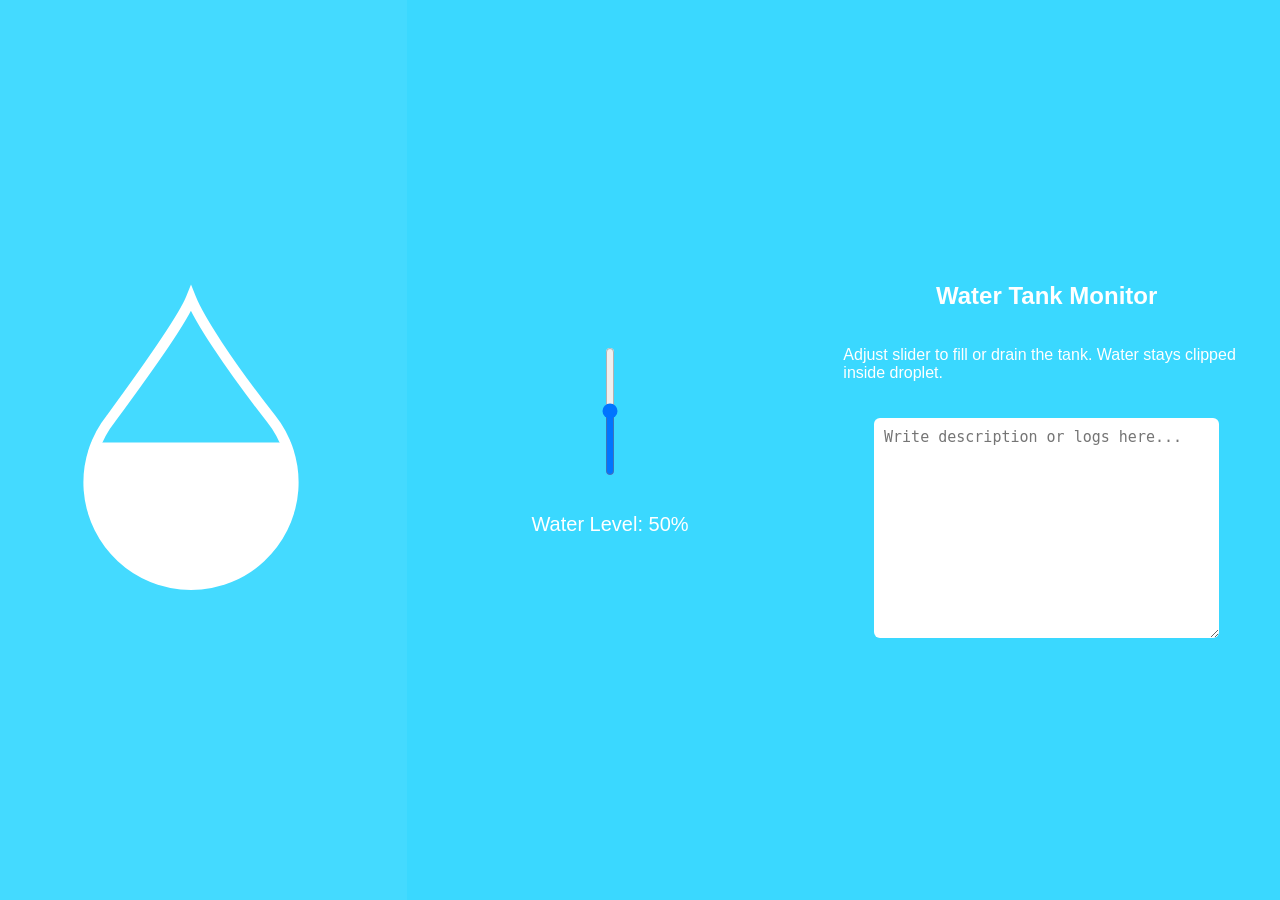
==== waterLevel/water.html @ d74e5a20 "best version" ====
<!DOCTYPE html>
<html>

<head>
    <meta charset="UTF-8">
    <title>Water Tank UI</title>
    <link rel="stylesheet" href="style.css">
</head>

<body>

    <div class="container">

        <!-- LEFT COLUMN - Water Tank -->
        <div class="section tank-section">

            <div class="tank">

                <!-- SVG DROPLET (with clipPath INSIDE defs) -->
                <svg viewBox="0 0 30 42" class="tank-svg">

                    <defs>
                        <clipPath id="dropletClip">
                            <path d="M 13.5,2 C 14.5,4.5 18,10 23.5,17
                                 A 12.8,12.8 0 1 1 3.5,17
                                 C 9,9.5 12.5,4.5 13.5,2 Z" />
                        </clipPath>
                    </defs>

                    <!-- Water behind outline -->
                    <rect id="water-fill" x="-20" y="20" width="60" height="60" fill="white"
                        clip-path="url(#dropletClip)" />

                    <!-- Outline on top -->
                    <path d="M 13.5,2 C 14.5,4.5 18,10 23.5,17
                         A 12.8,12.8 0 1 1 3.5,17
                         C 9,9.5 12.5,4.5 13.5,2 Z" fill="none" stroke="white" stroke-width="1.3" />
                </svg>

            </div>
        </div>


        <!-- MIDDLE COLUMN - Slider -->
        <div class="section slider-section">
            <input type="range" id="levelSlider" min="0" max="100" value="50"
                style="writing-mode: vertical-lr; direction: rtl;">
            <p id="levelText">Water Level: 50%</p>
        </div>


        <!-- RIGHT COLUMN - Text -->
        <div class="section text-section">
            <h2>Water Tank Monitor</h2>
            <p>Adjust slider to fill or drain the tank. Water stays clipped inside droplet.</p>
            <textarea placeholder="Write description or logs here..."></textarea>
        </div>

    </div>


    <script>
        const slider = document.getElementById("levelSlider");
        const water = document.getElementById("water-fill");
        const text = document.getElementById("levelText");

        // default animated wave movement
        let position = 20;
        setInterval(() => {
            position += 0.3;
            water.setAttribute("x", -20 + Math.sin(position) * 2); // small left-right wobble
        }, 30);

        // update height when slider moves
        slider.addEventListener("input", () => {
            const level = slider.value;
            text.textContent = "Water Level: " + level + "%";

            // y decreases to move water up
            water.setAttribute("y", 60 - (level * 0.6));
        });
    </script>

</body>

</html>
---- waterLevel/style.css ----
body,
html {
    margin: 0;
    padding: 0;
    background: #3ad8ff;
    font-family: Arial;
}

.container {
    display: flex;
    height: 100vh;
}

/* each column */
.section {
    flex: 1;
    display: flex;
    justify-content: center;
    align-items: center;
}

/* TANK COLUMN */
.tank-section {
    background: rgba(255, 255, 255, 0.05);
}

.tank {
    width: 300px;
    height: 90%;
    display: flex;
    justify-content: center;
    align-items: center;
}

.tank-svg {
    width: 80%;
    height: 90%;
}

/* SLIDER COLUMN */
.slider-section {
    flex-direction: column;
    gap: 15px;
    color: white;
}

#levelText {
    font-size: 20px;
}

/* TEXT PANEL */
.text-section {
    flex-direction: column;
    padding: 30px;
    color: white;
}

.text-section textarea {
    width: 80%;
    height: 200px;
    margin-top: 20px;
    padding: 10px;
    border: none;
    border-radius: 6px;
    font-size: 15px;
}
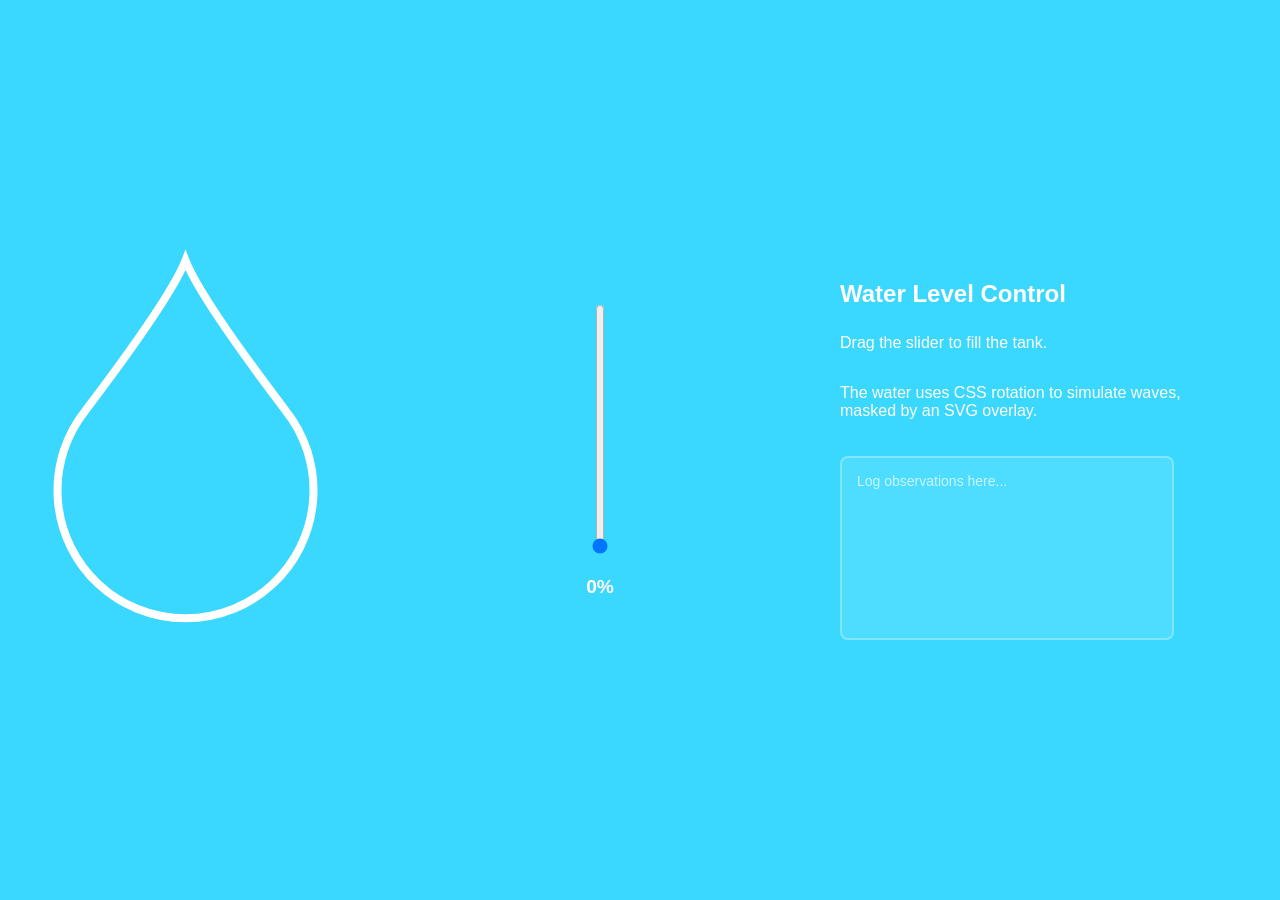
==== commit 420b9b14: "Update water.html" ====
--- a/waterLevel/water.html
+++ b/waterLevel/water.html
@@ -1,84 +1,233 @@
 <!DOCTYPE html>
-<html>
+<html lang="en">
 
 <head>
     <meta charset="UTF-8">
-    <title>Water Tank UI</title>
-    <link rel="stylesheet" href="style.css">
+    <title>Interactive Water Tank</title>
+    <style>
+        /* --- GLOBAL & LAYOUT --- */
+        body,
+        html {
+            margin: 0;
+            padding: 0;
+            background-color: #3ad8ff;
+            /* Cyan theme from snippet 2 */
+            font-family: 'Segoe UI', Arial, sans-serif;
+            overflow: hidden;
+            height: 100vh;
+            color: white;
+        }
+
+        .container {
+            display: flex;
+            height: 100%;
+            width: 100%;
+        }
+
+        .section {
+            flex: 1;
+            display: flex;
+            justify-content: center;
+            align-items: center;
+            position: relative;
+        }
+
+        /* --- LEFT COLUMN: TANK VISUALIZATION --- */
+        .tank-section {
+            /* Keep it transparent to blend with body */
+        }
+
+        /* Wrapper acts as the coordinate system for the tank */
+        .tank-wrapper {
+            position: relative;
+            width: 300px;
+            /* Adjust size of the tank here */
+            height: 420px;
+            display: flex;
+            justify-content: center;
+            align-items: center;
+        }
+
+        /* 1. The Water (Bottom Layer) */
+        /* This is the spinning square that moves up/down */
+        .loader {
+            position: absolute;
+            top: 0;
+            left: 0;
+            width: 100%;
+            height: 100%;
+            overflow: hidden;
+            /* Ensures water doesn't spill outside visual area logic */
+            z-index: 1;
+        }
+
+        .water {
+            position: absolute;
+            width: 200%;
+            /* Much larger than container to ensure coverage during rotation */
+            height: 200%;
+            background: white;
+            border-radius: 40%;
+            /* Creates the rounded wave edges */
+            left: -50%;
+
+            /* Initial position (Empty) */
+            top: 110%;
+
+            /* Animations */
+            animation: wave 5s linear infinite;
+            /* Keeps it spinning */
+            transition: top 0.3s ease-out;
+            /* Smooth movement when slider changes */
+        }
+
+        /* 2. The SVG Mask & Outline (Top Layer) */
+        /* Sits on top of the water to hide the messy square edges */
+        .tank-svg-overlay {
+            position: absolute;
+            top: 0;
+            left: 0;
+            width: 100%;
+            height: 100%;
+            z-index: 2;
+            /* Must be higher than .loader */
+            pointer-events: none;
+            /* Allows clicks to pass through if needed */
+        }
+
+        /* Ensure the mask color matches the body background exactly */
+        #mask-layer {
+            fill: #3ad8ff;
+        }
+
+        /* --- MIDDLE COLUMN: SLIDER --- */
+        .slider-section {
+            flex-direction: column;
+            gap: 20px;
+        }
+
+        /* Vertical Slider Styling */
+        input[type=range] {
+            -webkit-appearance: slider-vertical;
+            /* Standard for Chrome/Safari */
+            width: 8px;
+            height: 250px;
+            cursor: pointer;
+        }
+
+        /* --- RIGHT COLUMN: TEXT --- */
+        .text-section {
+            flex-direction: column;
+            padding: 40px;
+            text-align: left;
+            align-items: flex-start;
+        }
+
+        h2 {
+            margin-bottom: 10px;
+        }
+
+        textarea {
+            width: 100%;
+            max-width: 300px;
+            height: 150px;
+            margin-top: 20px;
+            padding: 15px;
+            border: 2px solid rgba(255, 255, 255, 0.3);
+            border-radius: 8px;
+            background: rgba(255, 255, 255, 0.1);
+            color: white;
+            font-size: 14px;
+            font-family: inherit;
+            outline: none;
+            resize: none;
+        }
+
+        textarea::placeholder {
+            color: rgba(255, 255, 255, 0.7);
+        }
+
+        /* --- ANIMATIONS --- */
+        @keyframes wave {
+            0% {
+                transform: rotate(0deg);
+            }
+
+            100% {
+                transform: rotate(360deg);
+            }
+        }
+    </style>
 </head>
 
 <body>
 
     <div class="container">
 
-        <!-- LEFT COLUMN - Water Tank -->
+        <!-- LEFT: Water Tank -->
         <div class="section tank-section">
-
-            <div class="tank">
-
-                <!-- SVG DROPLET (with clipPath INSIDE defs) -->
-                <svg viewBox="0 0 30 42" class="tank-svg">
-
-                    <defs>
-                        <clipPath id="dropletClip">
-                            <path d="M 13.5,2 C 14.5,4.5 18,10 23.5,17
-                                 A 12.8,12.8 0 1 1 3.5,17
-                                 C 9,9.5 12.5,4.5 13.5,2 Z" />
-                        </clipPath>
-                    </defs>
-
-                    <!-- Water behind outline -->
-                    <rect id="water-fill" x="-20" y="20" width="60" height="60" fill="white"
-                        clip-path="url(#dropletClip)" />
-
-                    <!-- Outline on top -->
-                    <path d="M 13.5,2 C 14.5,4.5 18,10 23.5,17
-                         A 12.8,12.8 0 1 1 3.5,17
-                         C 9,9.5 12.5,4.5 13.5,2 Z" fill="none" stroke="white" stroke-width="1.3" />
+            <div class="tank-wrapper">
+
+                <!-- The Waving Water Div -->
+                <div class="loader">
+                    <div class="water" id="water"></div>
+                </div>
+
+                <!-- The SVG Overlay (Mask + Border) -->
+                <svg class="tank-svg-overlay" viewBox="0 0 30 42" preserveAspectRatio="none">
+                    <!-- 1. The Mask: Covers everything OUTSIDE the droplet with Blue -->
+                    <!-- This path is a rectangle minus the droplet shape -->
+                    <path id="mask-layer"
+                        d="M 0,0 V 42 H 30 V 0 Z 
+                             M 13.55,2.04 c 1,2.53 4.33,7.53 10,15 a 12.8,12.8 0 1 1 -20,0 c 5.66,-7.46 9,-12.46 10,-15 z" />
+
+                    <!-- 2. The Border: Draws the white outline on top -->
+                    <path fill="transparent" stroke="#ffffff" stroke-width="0.8"
+                        d="M 13.55,2.04 c 1,2.53 4.33,7.53 10,15 a 12.8,12.8 0 1 1 -20,0 c 5.66,-7.46 9,-12.46 10,-15 z" />
                 </svg>
 
             </div>
         </div>
 
-
-        <!-- MIDDLE COLUMN - Slider -->
+        <!-- MIDDLE: Slider -->
         <div class="section slider-section">
-            <input type="range" id="levelSlider" min="0" max="100" value="50"
-                style="writing-mode: vertical-lr; direction: rtl;">
-            <p id="levelText">Water Level: 50%</p>
+            <input type="range" id="levelSlider" min="0" max="100" value="0">
+            <span id="levelText" style="font-size: 1.2rem; font-weight: bold;">0%</span>
         </div>
 
-
-        <!-- RIGHT COLUMN - Text -->
+        <!-- RIGHT: Description -->
         <div class="section text-section">
-            <h2>Water Tank Monitor</h2>
-            <p>Adjust slider to fill or drain the tank. Water stays clipped inside droplet.</p>
-            <textarea placeholder="Write description or logs here..."></textarea>
+            <h2>Water Level Control</h2>
+            <p>Drag the slider to fill the tank.</p>
+            <p>The water uses CSS rotation to simulate waves, masked by an SVG overlay.</p>
+            <textarea placeholder="Log observations here..."></textarea>
         </div>
 
     </div>
-
 
     <script>
         const slider = document.getElementById("levelSlider");
-        const water = document.getElementById("water-fill");
+        const water = document.getElementById("water");
         const text = document.getElementById("levelText");
 
-        // default animated wave movement
-        let position = 20;
-        setInterval(() => {
-            position += 0.3;
-            water.setAttribute("x", -20 + Math.sin(position) * 2); // small left-right wobble
-        }, 30);
-
-        // update height when slider moves
-        slider.addEventListener("input", () => {
-            const level = slider.value;
-            text.textContent = "Water Level: " + level + "%";
-
-            // y decreases to move water up
-            water.setAttribute("y", 60 - (level * 0.6));
-        });
+        // Function to update water level
+        function updateLevel() {
+            const val = slider.value;
+            text.textContent = val + "%";
+
+            // Calculation logic:
+            // 0% on slider  => top: 110% (Water completely hidden below)
+            // 100% on slider => top: -10% (Water covers the top of the shape)
+            // 0 -> 120%, 50 -> 100%, 100 -> 0%
+            const topPos = 120 - (val * 2);  // [web:2][web:3]
+
+
+            water.style.top = topPos + "%";
+        }
+
+        // Initialize and Listen
+        slider.addEventListener("input", updateLevel);
+        updateLevel(); // Set initial state
     </script>
 
 </body>
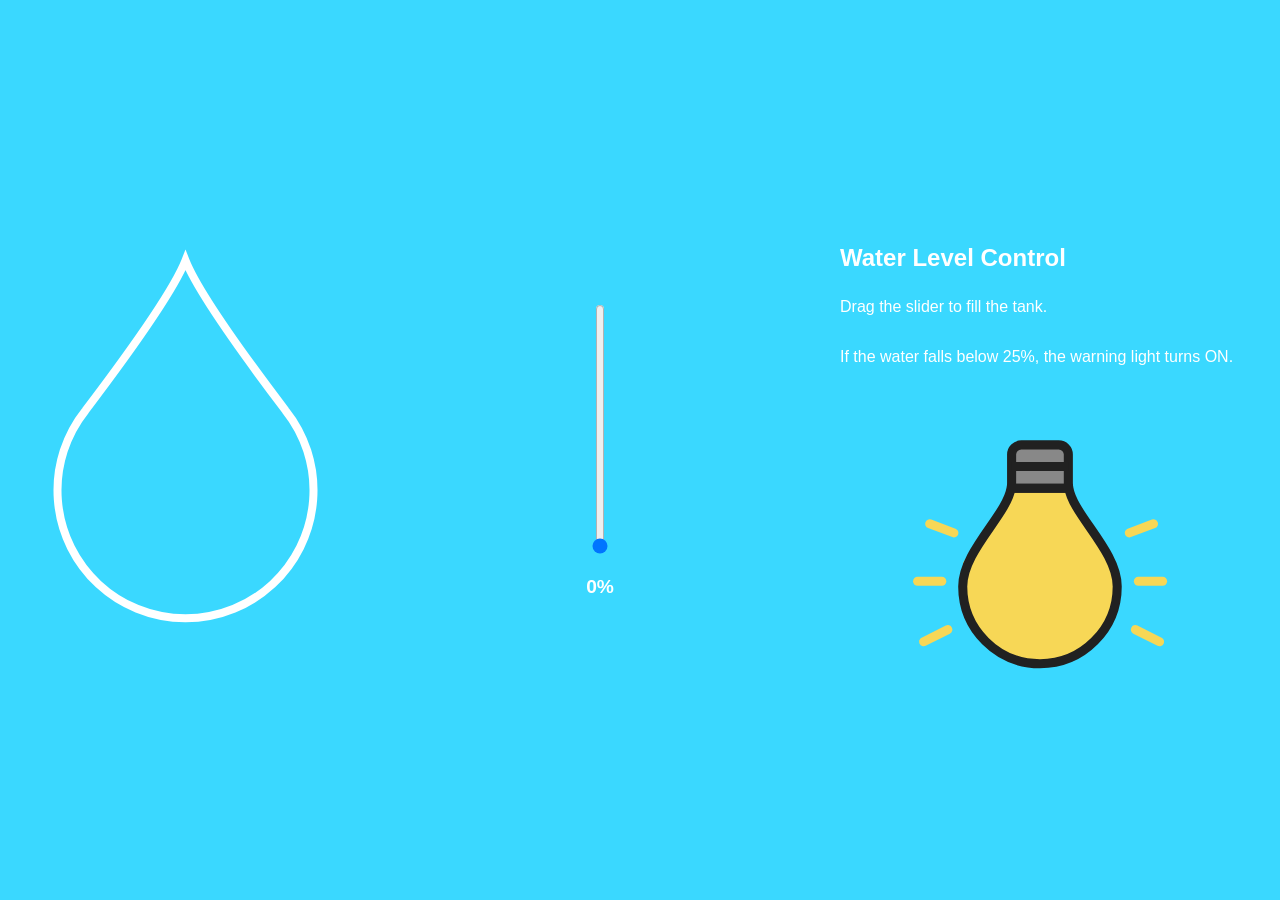
==== commit 9a0eb37e: "add lights" ====
--- a/waterLevel/water.html
+++ b/waterLevel/water.html
@@ -6,12 +6,14 @@
     <title>Interactive Water Tank</title>
     <style>
         /* --- GLOBAL & LAYOUT --- */
+        @import url('https://fonts.googleapis.com/css?family=Work+Sans:700');
+
         body,
         html {
             margin: 0;
             padding: 0;
             background-color: #3ad8ff;
-            /* Cyan theme from snippet 2 */
+            /* Cyan theme */
             font-family: 'Segoe UI', Arial, sans-serif;
             overflow: hidden;
             height: 100vh;
@@ -34,22 +36,19 @@
 
         /* --- LEFT COLUMN: TANK VISUALIZATION --- */
         .tank-section {
-            /* Keep it transparent to blend with body */
-        }
-
-        /* Wrapper acts as the coordinate system for the tank */
+            /* Keep it transparent */
+        }
+
         .tank-wrapper {
             position: relative;
             width: 300px;
-            /* Adjust size of the tank here */
             height: 420px;
             display: flex;
             justify-content: center;
             align-items: center;
         }
 
-        /* 1. The Water (Bottom Layer) */
-        /* This is the spinning square that moves up/down */
+        /* Water Animation Layer */
         .loader {
             position: absolute;
             top: 0;
@@ -57,32 +56,24 @@
             width: 100%;
             height: 100%;
             overflow: hidden;
-            /* Ensures water doesn't spill outside visual area logic */
             z-index: 1;
         }
 
         .water {
             position: absolute;
             width: 200%;
-            /* Much larger than container to ensure coverage during rotation */
             height: 200%;
             background: white;
             border-radius: 40%;
-            /* Creates the rounded wave edges */
+            /* Rounded wave edges */
             left: -50%;
-
-            /* Initial position (Empty) */
             top: 110%;
-
-            /* Animations */
+            /* Initial Empty */
             animation: wave 5s linear infinite;
-            /* Keeps it spinning */
             transition: top 0.3s ease-out;
-            /* Smooth movement when slider changes */
-        }
-
-        /* 2. The SVG Mask & Outline (Top Layer) */
-        /* Sits on top of the water to hide the messy square edges */
+        }
+
+        /* SVG Overlay Layer */
         .tank-svg-overlay {
             position: absolute;
             top: 0;
@@ -90,14 +81,12 @@
             width: 100%;
             height: 100%;
             z-index: 2;
-            /* Must be higher than .loader */
             pointer-events: none;
-            /* Allows clicks to pass through if needed */
-        }
-
-        /* Ensure the mask color matches the body background exactly */
+        }
+
         #mask-layer {
             fill: #3ad8ff;
+            /* Matches background */
         }
 
         /* --- MIDDLE COLUMN: SLIDER --- */
@@ -106,16 +95,14 @@
             gap: 20px;
         }
 
-        /* Vertical Slider Styling */
         input[type=range] {
             -webkit-appearance: slider-vertical;
-            /* Standard for Chrome/Safari */
             width: 8px;
             height: 250px;
             cursor: pointer;
         }
 
-        /* --- RIGHT COLUMN: TEXT --- */
+        /* --- RIGHT COLUMN: TEXT & BULB --- */
         .text-section {
             flex-direction: column;
             padding: 40px;
@@ -127,24 +114,59 @@
             margin-bottom: 10px;
         }
 
-        textarea {
-            width: 100%;
-            max-width: 300px;
-            height: 150px;
+        .bulb-container {
+            width: 100%;
+            display: flex;
+            justify-content: center;
             margin-top: 20px;
-            padding: 15px;
-            border: 2px solid rgba(255, 255, 255, 0.3);
-            border-radius: 8px;
-            background: rgba(255, 255, 255, 0.1);
-            color: white;
-            font-size: 14px;
-            font-family: inherit;
-            outline: none;
-            resize: none;
-        }
-
-        textarea::placeholder {
-            color: rgba(255, 255, 255, 0.7);
+        }
+
+        /* Bulb CSS */
+        .cfl-container {
+            position: relative;
+            text-align: center;
+        }
+
+        .cfl-container svg {
+            height: 250px;
+            /* Reduced size slightly for layout balance */
+            width: 280px;
+            transform: rotate(180deg);
+            margin-top: 20px;
+        }
+
+        /* Cord for the bulb */
+        .cfl-container::before {
+            position: absolute;
+            content: "";
+            width: 10px;
+            height: 50%;
+            background: #212121;
+            z-index: -1;
+            top: -40%;
+            left: 50%;
+            margin-left: -5px;
+        }
+
+        /* Bulb transitions */
+        .cfl-container .bulb-inner {
+            transition: all 0.2s ease;
+        }
+
+        .cfl-container .streaks {
+            stroke: transparent;
+            transition: all 0.15s ease;
+        }
+
+        /* Bulb ON state */
+        .cfl-container.on .bulb-inner {
+            fill: #f7d756 !important;
+            /* Yellow light */
+        }
+
+        .cfl-container.on .streaks {
+            stroke: #f7d756;
+            /* Yellow streaks */
         }
 
         /* --- ANIMATIONS --- */
@@ -168,20 +190,17 @@
         <div class="section tank-section">
             <div class="tank-wrapper">
 
-                <!-- The Waving Water Div -->
+                <!-- Waving Water -->
                 <div class="loader">
                     <div class="water" id="water"></div>
                 </div>
 
-                <!-- The SVG Overlay (Mask + Border) -->
+                <!-- SVG Overlay -->
                 <svg class="tank-svg-overlay" viewBox="0 0 30 42" preserveAspectRatio="none">
-                    <!-- 1. The Mask: Covers everything OUTSIDE the droplet with Blue -->
-                    <!-- This path is a rectangle minus the droplet shape -->
                     <path id="mask-layer"
                         d="M 0,0 V 42 H 30 V 0 Z 
                              M 13.55,2.04 c 1,2.53 4.33,7.53 10,15 a 12.8,12.8 0 1 1 -20,0 c 5.66,-7.46 9,-12.46 10,-15 z" />
 
-                    <!-- 2. The Border: Draws the white outline on top -->
                     <path fill="transparent" stroke="#ffffff" stroke-width="0.8"
                         d="M 13.55,2.04 c 1,2.53 4.33,7.53 10,15 a 12.8,12.8 0 1 1 -20,0 c 5.66,-7.46 9,-12.46 10,-15 z" />
                 </svg>
@@ -195,12 +214,42 @@
             <span id="levelText" style="font-size: 1.2rem; font-weight: bold;">0%</span>
         </div>
 
-        <!-- RIGHT: Description -->
+        <!-- RIGHT: Description + Bulb -->
         <div class="section text-section">
             <h2>Water Level Control</h2>
             <p>Drag the slider to fill the tank.</p>
-            <p>The water uses CSS rotation to simulate waves, masked by an SVG overlay.</p>
-            <textarea placeholder="Log observations here..."></textarea>
+            <p>If the water falls below 25%, the warning light turns ON.</p>
+
+            <div class="bulb-container">
+                <div class="cfl-container" id="bulb">
+                    <svg version="1.1" xmlns="http://www.w3.org/2000/svg" viewBox="0 0 275.3 413.3"
+                        xml:space="preserve">
+                        <g id="off">
+                            <path class="bulb-inner" fill="#dedede" d="M137.7,13.7C67.2,13.7,10,70.9,10,141.4c0,58.3,72.8,118.2,79.9,162.3h47.8h47.8
+                                     c7.1-44,48.9-80.9,78.9-122.3C265.3,50.9,208.2,13.7,137.7,13.7z" />
+                        </g>
+
+                        <g id="outline">
+                            <path fill="#888" stroke="#212121" stroke-width="15" stroke-miterlimit="10"
+                                d="M168.5,375.5h-61.7c-8.9,0-16-7.2-16-16 v-55.8h93.8v55.8C184.6,368.3,177.4,375.5,168.5,375.5z" />
+                            <line fill="#333333" stroke="#212121" stroke-width="15" stroke-miterlimit="10" x1="184.6"
+                                y1="339.6" x2="90.8" y2="339.6" />
+                            <path fill="none" stroke="#212121" stroke-width="15" stroke-miterlimit="10"
+                                d="M137.7,13.7C67.2,13.7,10,70.9,10,141.4 c0,58.3,72.8,118.2,79.9,162.3h47.8h47.8c7.1-44,79.9-103.9,79.9-162.3C265.3,70.9,208.2,13.7,137.7,13.7z" />
+                        </g>
+
+                        <g class="streaks">
+                            <line x1="320" y1="245" x2="280" y2="230" style="stroke-width:15; stroke-linecap: round;" />
+                            <line x1="340" y1="150" x2="300" y2="150" style="stroke-width:15; stroke-linecap: round;" />
+                            <line x1="330" y1="50" x2="290" y2="70" style="stroke-width:15; stroke-linecap: round;" />
+                            <line x1="-10" y1="230" x2="-50" y2="245" style="stroke-width:15; stroke-linecap: round;" />
+                            <line x1="-25" y1="150" x2="-65" y2="150" style="stroke-width:15; stroke-linecap: round;" />
+                            <line x1="-20" y1="70" x2="-60" y2="50" style="stroke-width:15; stroke-linecap: round;" />
+                        </g>
+                    </svg>
+                </div>
+            </div>
+
         </div>
 
     </div>
@@ -209,25 +258,31 @@
         const slider = document.getElementById("levelSlider");
         const water = document.getElementById("water");
         const text = document.getElementById("levelText");
-
-        // Function to update water level
+        const bulb = document.getElementById("bulb");
+
         function updateLevel() {
-            const val = slider.value;
+            const val = Number(slider.value);
             text.textContent = val + "%";
 
-            // Calculation logic:
-            // 0% on slider  => top: 110% (Water completely hidden below)
-            // 100% on slider => top: -10% (Water covers the top of the shape)
-            // 0 -> 120%, 50 -> 100%, 100 -> 0%
-            const topPos = 120 - (val * 2);  // [web:2][web:3]
-
-
+            // Water Mapping: 
+            // 0% slider => top: 120% (low)
+            // 50% slider => top: 20%
+            // 100% slider => top: -80% (very high)
+            const topPos = 120 - (val * 2);
             water.style.top = topPos + "%";
-        }
-
-        // Initialize and Listen
+
+            // Bulb Logic:
+            // If water <= 25%, turn bulb ON (add class 'on')
+            // Otherwise, turn bulb OFF (remove class 'on')
+            if (val <= 25) {
+                bulb.classList.add("on");
+            } else {
+                bulb.classList.remove("on");
+            }
+        }
+
         slider.addEventListener("input", updateLevel);
-        updateLevel(); // Set initial state
+        updateLevel(); // Run once on load
     </script>
 
 </body>
